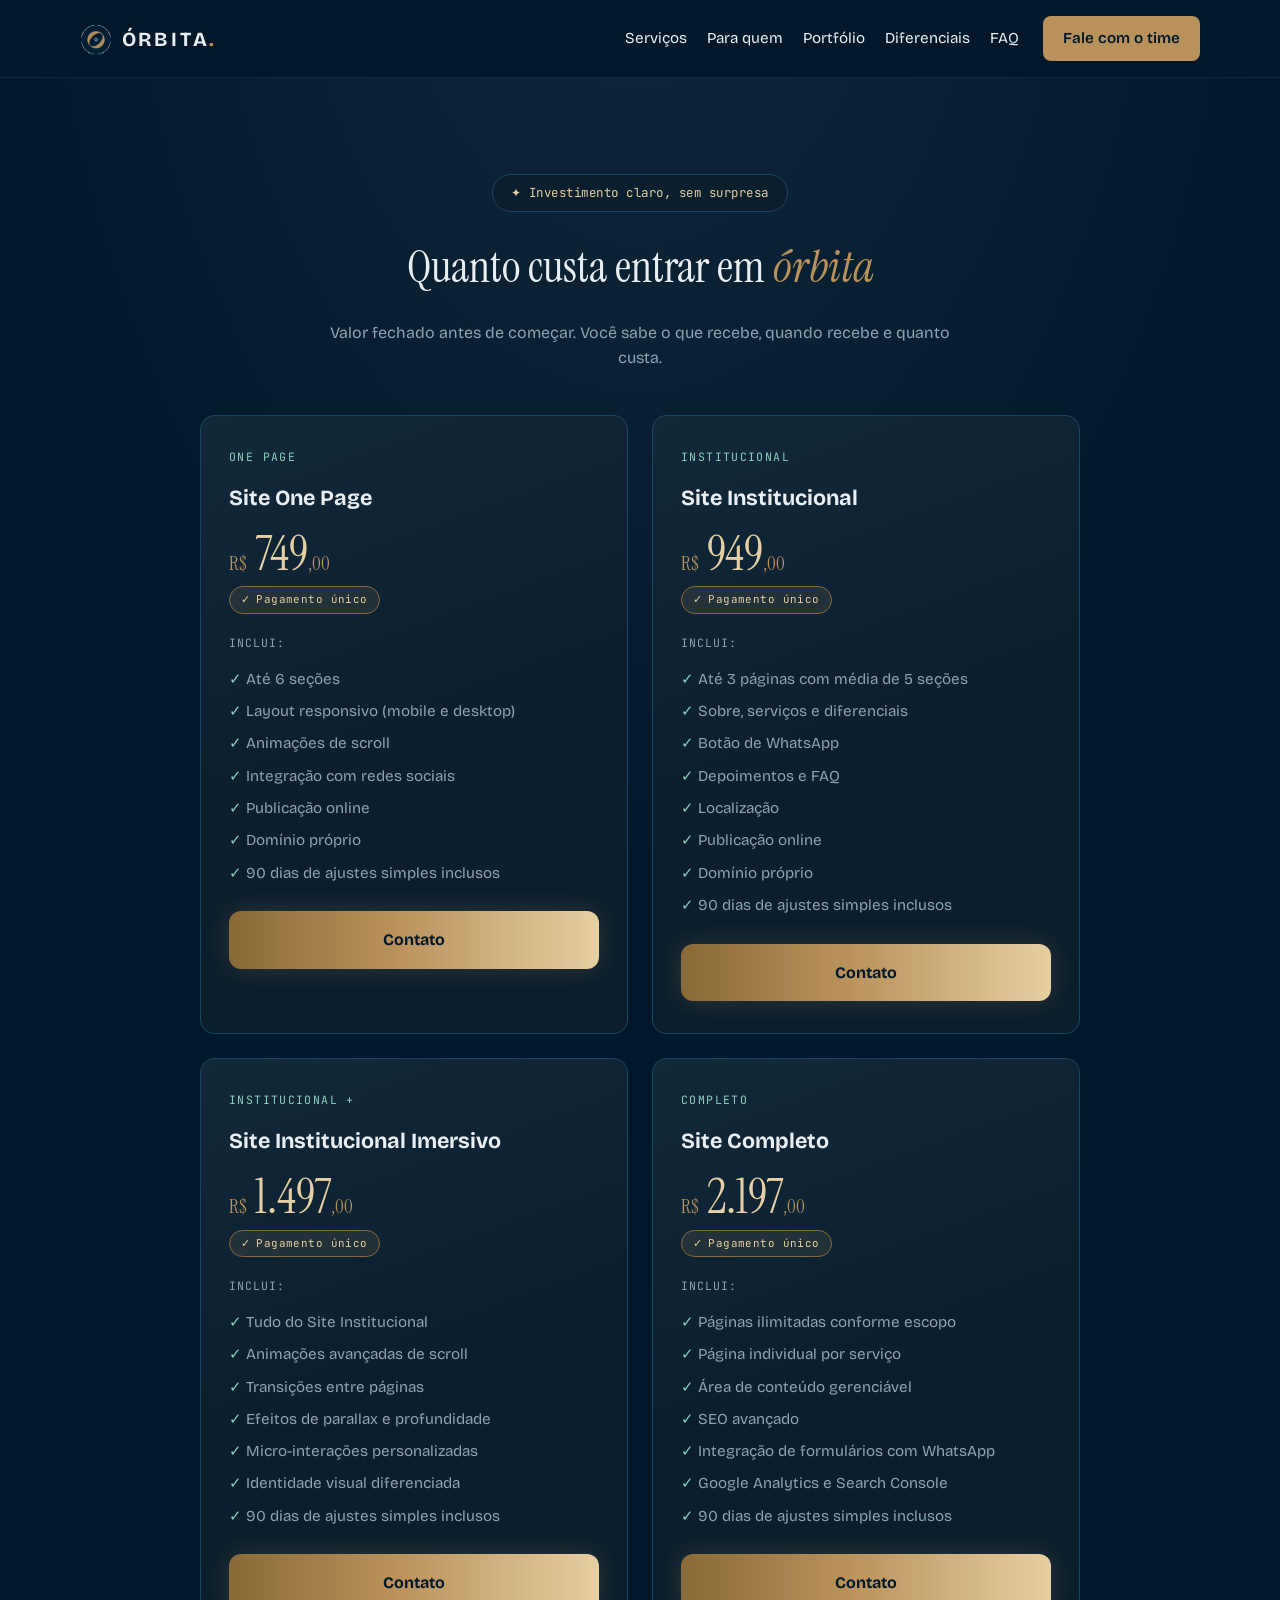
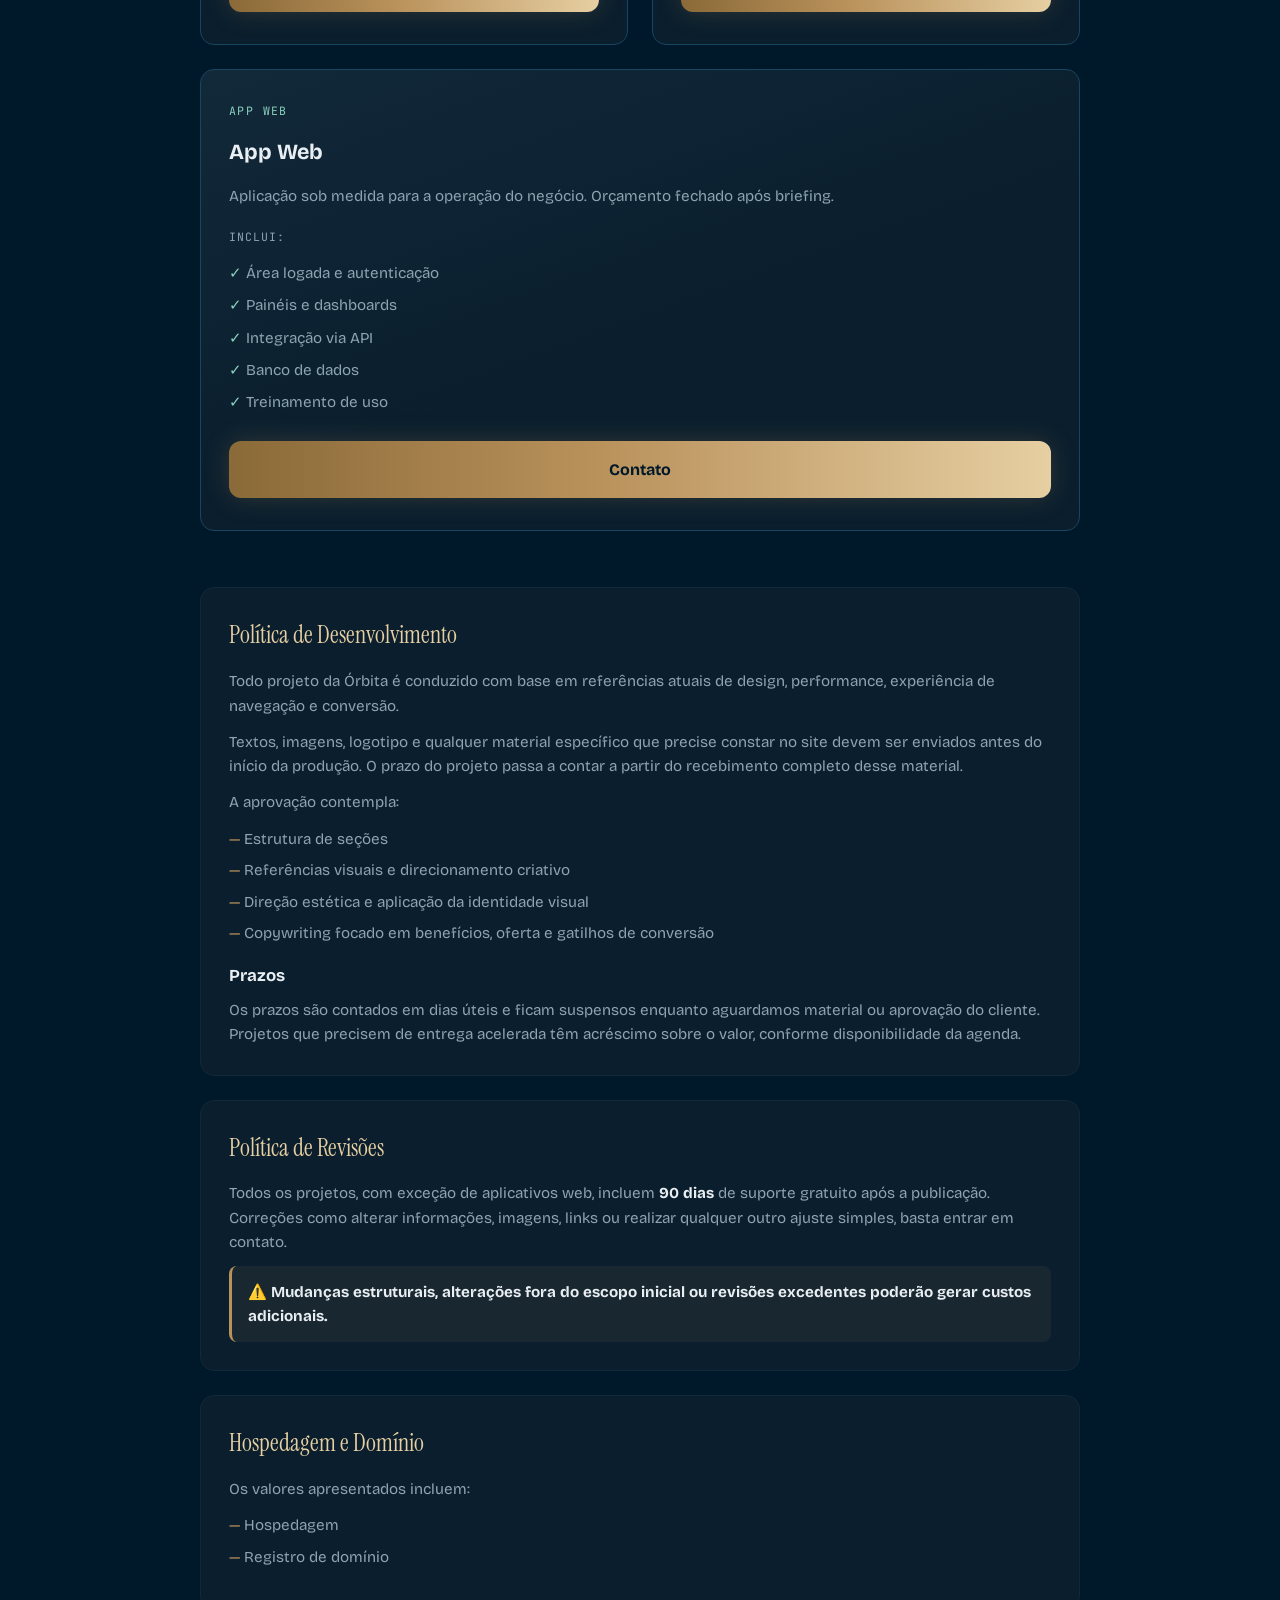
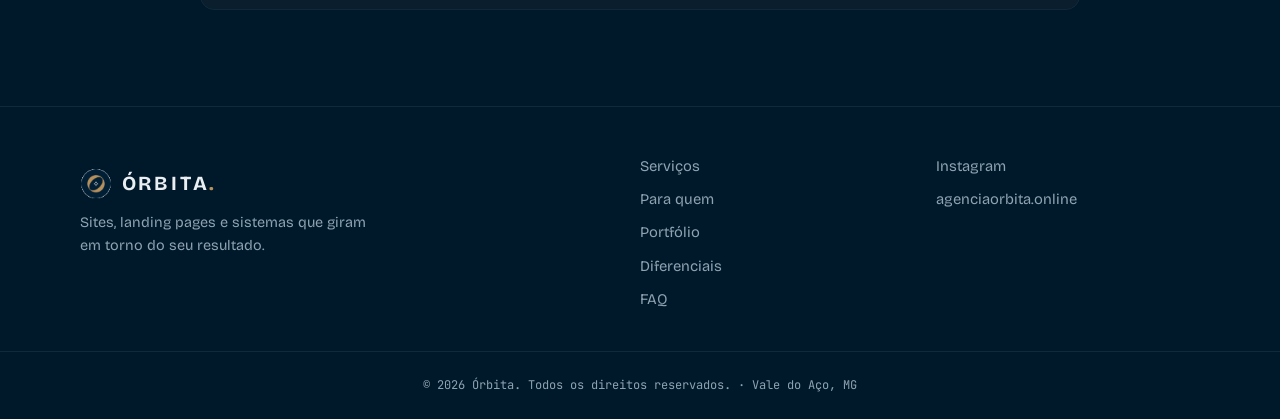
==== precos.html @ 5282b074 "Estrutura inicial do portfólio Órbita Site estático (HTML/CSS/JS) do braço de sites e landing pages " ====
<!DOCTYPE html>
<html lang="pt-BR">
<head>
  <meta charset="UTF-8">
  <meta name="viewport" content="width=device-width, initial-scale=1.0">
  <title>Preços — Órbita | Sites e Landing Pages</title>
  <meta name="description" content="Planos e valores dos sites e landing pages da Órbita: Landing Page Essencial e Site Institucional, com tudo incluído e publicação online.">
  <meta property="og:title" content="Preços — Órbita | Sites e Landing Pages">
  <meta property="og:description" content="Planos e valores dos sites e landing pages da Órbita.">
  <meta property="og:type" content="website">
  <link rel="icon" type="image/png" href="assets/logo-icon.png">
  <link rel="preconnect" href="https://fonts.googleapis.com">
  <link rel="preconnect" href="https://fonts.gstatic.com" crossorigin>
  <link href="https://fonts.googleapis.com/css2?family=Bricolage+Grotesque:wght@400;500;600;700&family=Instrument+Serif&family=JetBrains+Mono:wght@400;500&display=swap" rel="stylesheet">
  <link rel="stylesheet" href="css/styles.css">
</head>
<body>

  <!-- ===== HEADER ===== -->
  <header class="header" id="topo">
    <div class="container header__inner">
      <a href="index.html" class="header__logo" aria-label="Órbita — voltar ao início">
        <img src="assets/logo-icon.png" alt="" class="logo-icon">
        <span class="logo-text">ÓRBITA<span class="logo-dot">.</span></span>
      </a>
      <nav class="nav" id="menu" aria-label="Navegação principal">
        <ul class="nav__list">
          <li><a href="index.html#servicos" class="nav__link">Serviços</a></li>
          <li><a href="index.html#para-quem" class="nav__link">Para quem</a></li>
          <li><a href="index.html#portfolio" class="nav__link">Portfólio</a></li>
          <li><a href="index.html#diferenciais" class="nav__link">Diferenciais</a></li>
          <li><a href="index.html#faq" class="nav__link">FAQ</a></li>
          <li><a href="index.html#contato" class="nav__link nav__link--cta">Fale com o time</a></li>
        </ul>
      </nav>
      <button class="header__toggle" id="menu-toggle" aria-expanded="false" aria-controls="menu" aria-label="Abrir menu">
        <span></span><span></span><span></span>
      </button>
    </div>
  </header>

  <main>
    <section class="section pricing-hero">
      <div class="container">
        <p class="badge reveal" style="display:table;margin-inline:auto">✦ Investimento claro, sem surpresa</p>
        <h1 class="section__title reveal">Quanto custa entrar em <em>órbita</em></h1>
        <p class="section__lead reveal">Valor fechado antes de começar. Você sabe o que recebe,
          quando recebe e quanto custa.</p>

        <div class="pricing">
          <!-- Plano: Site One Page -->
          <article class="price-card reveal" id="site-one-page">
            <p class="price-card__cat">One Page</p>
            <h2 class="price-card__name">Site One Page</h2>
            <p class="price-card__value"><small>R$</small> 749<small>,00</small></p>
            <p class="price-card__once">Pagamento único</p>
            <p class="price-card__label">Inclui:</p>
            <ul class="price-card__list">
              <li>Até 6 seções</li>
              <li>Layout responsivo (mobile e desktop)</li>
              <li>Animações de scroll</li>
              <li>Integração com redes sociais</li>
              <li>Publicação online</li>
              <li>Domínio próprio</li>
              <li>90 dias de ajustes simples inclusos</li>
            </ul>
            <a class="price-card__cta" target="_blank" rel="noopener"
               href="https://wa.me/5531986445272?text=Ol%C3%A1!%20Tenho%20interesse%20no%20Site%20One%20Page.">Contato</a>
          </article>

          <!-- Plano: Site Institucional -->
          <article class="price-card reveal" id="site-institucional">
            <p class="price-card__cat">Institucional</p>
            <h2 class="price-card__name">Site Institucional</h2>
            <p class="price-card__value"><small>R$</small> 949<small>,00</small></p>
            <p class="price-card__once">Pagamento único</p>
            <p class="price-card__label">Inclui:</p>
            <ul class="price-card__list">
              <li>Até 3 páginas com média de 5 seções</li>
              <li>Sobre, serviços e diferenciais</li>
              <li>Botão de WhatsApp</li>
              <li>Depoimentos e FAQ</li>
              <li>Localização</li>
              <li>Publicação online</li>
              <li>Domínio próprio</li>
              <li>90 dias de ajustes simples inclusos</li>
            </ul>
            <a class="price-card__cta" target="_blank" rel="noopener"
               href="https://wa.me/5531986445272?text=Ol%C3%A1!%20Tenho%20interesse%20no%20Site%20Institucional.">Contato</a>
          </article>

          <!-- Plano: Site Institucional Imersivo -->
          <article class="price-card reveal" id="site-imersivo">
            <p class="price-card__cat">Institucional +</p>
            <h2 class="price-card__name">Site Institucional Imersivo</h2>
            <p class="price-card__value"><small>R$</small> 1.497<small>,00</small></p>
            <p class="price-card__once">Pagamento único</p>
            <p class="price-card__label">Inclui:</p>
            <ul class="price-card__list">
              <li>Tudo do Site Institucional</li>
              <li>Animações avançadas de scroll</li>
              <li>Transições entre páginas</li>
              <li>Efeitos de parallax e profundidade</li>
              <li>Micro-interações personalizadas</li>
              <li>Identidade visual diferenciada</li>
              <li>90 dias de ajustes simples inclusos</li>
            </ul>
            <a class="price-card__cta" target="_blank" rel="noopener"
               href="https://wa.me/5531986445272?text=Ol%C3%A1!%20Tenho%20interesse%20no%20Site%20Institucional%20Imersivo.">Contato</a>
          </article>

          <!-- Plano: Site Completo -->
          <article class="price-card reveal" id="site-completo">
            <p class="price-card__cat">Completo</p>
            <h2 class="price-card__name">Site Completo</h2>
            <p class="price-card__value"><small>R$</small> 2.197<small>,00</small></p>
            <p class="price-card__once">Pagamento único</p>
            <p class="price-card__label">Inclui:</p>
            <ul class="price-card__list">
              <li>Páginas ilimitadas conforme escopo</li>
              <li>Página individual por serviço</li>
              <li>Área de conteúdo gerenciável</li>
              <li>SEO avançado</li>
              <li>Integração de formulários com WhatsApp</li>
              <li>Google Analytics e Search Console</li>
              <li>90 dias de ajustes simples inclusos</li>
            </ul>
            <a class="price-card__cta" target="_blank" rel="noopener"
               href="https://wa.me/5531986445272?text=Ol%C3%A1!%20Tenho%20interesse%20no%20Site%20Completo.">Contato</a>
          </article>

          <!-- Plano: App Web (sob orçamento) -->
          <article class="price-card price-card--wide reveal" id="app-web">
            <p class="price-card__cat">App Web</p>
            <h2 class="price-card__name">App Web</h2>
            <p class="price-card__desc">Aplicação sob medida para a operação do negócio.
              Orçamento fechado após briefing.</p>
            <p class="price-card__label">Inclui:</p>
            <ul class="price-card__list">
              <li>Área logada e autenticação</li>
              <li>Painéis e dashboards</li>
              <li>Integração via API</li>
              <li>Banco de dados</li>
              <li>Treinamento de uso</li>
            </ul>
            <a class="price-card__cta" target="_blank" rel="noopener"
               href="https://wa.me/5531986445272?text=Ol%C3%A1!%20Tenho%20interesse%20em%20um%20App%20Web.%20Quero%20agendar%20um%20briefing.">Contato</a>
          </article>
        </div>

        <!-- ===== Políticas ===== -->
        <div class="policies">
          <article class="policy reveal">
            <h2 class="policy__title">Política de Desenvolvimento</h2>
            <p>Todo projeto da Órbita é conduzido com base em referências atuais de design,
              performance, experiência de navegação e conversão.</p>
            <p>Textos, imagens, logotipo e qualquer material específico que precise constar no site
              devem ser enviados antes do início da produção. O prazo do projeto passa a contar a
              partir do recebimento completo desse material.</p>
            <p class="policy__sub">A aprovação contempla:</p>
            <ul>
              <li>Estrutura de seções</li>
              <li>Referências visuais e direcionamento criativo</li>
              <li>Direção estética e aplicação da identidade visual</li>
              <li>Copywriting focado em benefícios, oferta e gatilhos de conversão</li>
            </ul>
            <h3 class="policy__subtitle">Prazos</h3>
            <p>Os prazos são contados em dias úteis e ficam suspensos enquanto aguardamos material
              ou aprovação do cliente. Projetos que precisem de entrega acelerada têm acréscimo
              sobre o valor, conforme disponibilidade da agenda.</p>
          </article>

          <article class="policy reveal">
            <h2 class="policy__title">Política de Revisões</h2>
            <p>Todos os projetos, com exceção de aplicativos web, incluem <strong>90 dias</strong>
              de suporte gratuito após a publicação. Correções como alterar informações, imagens,
              links ou realizar qualquer outro ajuste simples, basta entrar em contato.</p>
            <p class="policy__warn">⚠️ <strong>Mudanças estruturais, alterações fora do escopo
              inicial ou revisões excedentes poderão gerar custos adicionais.</strong></p>
          </article>

          <article class="policy reveal">
            <h2 class="policy__title">Hospedagem e Domínio</h2>
            <p>Os valores apresentados incluem:</p>
            <ul>
              <li>Hospedagem</li>
              <li>Registro de domínio</li>
            </ul>
          </article>
        </div>
      </div>
    </section>
  </main>

  <!-- ===== RODAPÉ ===== -->
  <footer class="footer">
    <div class="container footer__inner">
      <div class="footer__brand">
        <p class="footer__brandline">
          <img src="assets/logo-icon.png" alt="" class="logo-icon">
          <span class="logo-text">ÓRBITA<span class="logo-dot">.</span></span>
        </p>
        <p>Sites, landing pages e sistemas que giram em torno do seu resultado.</p>
      </div>
      <nav class="footer__nav" aria-label="Links do rodapé">
        <a href="index.html#servicos">Serviços</a>
        <a href="index.html#para-quem">Para quem</a>
        <a href="index.html#portfolio">Portfólio</a>
        <a href="index.html#diferenciais">Diferenciais</a>
        <a href="index.html#faq">FAQ</a>
      </nav>
      <div class="footer__social">
        <a href="https://www.instagram.com/agenciaorbita.ia" target="_blank" rel="noopener">Instagram</a>
        <a href="https://agenciaorbita.online/" target="_blank" rel="noopener">agenciaorbita.online</a>
      </div>
    </div>
    <p class="footer__copy">© 2026 Órbita. Todos os direitos reservados. · Vale do Aço, MG</p>
  </footer>

  <script src="js/main.js"></script>
</body>
</html>
---- css/styles.css ----
/* ============================================================
   Órbita — Portfólio de Sites & Landing Pages
   Paleta e tipografia: identidade/design-guide.md (OrbitaOS)
   Mobile-first · CSS puro
   ============================================================ */

:root {
  /* Cores — extraídas do site agenciaorbita.online */
  --navy: #001F35;
  --navy-deep: #00192a;
  --navy-soft: #0a1e2d;
  --card: #12293a;
  --border: #184560;
  --ice: #E8EEF2;
  --muted: #8ea3b2;
  --gold: #B9915B;
  --gold-dark: #8a6a38;
  --gold-light: #e6cfa2;
  --mint: #8bd0bd;

  /* Tipografia */
  --font-display: "Instrument Serif", Georgia, serif;
  --font-body: "Bricolage Grotesque", Arial, sans-serif;
  --font-mono: "JetBrains Mono", Consolas, monospace;

  /* Espaçamento e forma */
  --radius: 14px;
  --section-y: 4.5rem;
  --container: 1120px;
}

* { margin: 0; padding: 0; box-sizing: border-box; }

html { scroll-behavior: smooth; }

body {
  font-family: var(--font-body);
  background: var(--navy-deep);
  color: var(--ice);
  line-height: 1.6;
  -webkit-font-smoothing: antialiased;
  overflow-x: hidden;          /* a esteira do portfólio sangra em 100vw */
}

img { max-width: 100%; display: block; }

.container {
  width: min(100% - 2.5rem, var(--container));
  margin-inline: auto;
}
.container--narrow { max-width: 760px; }

/* ===== Header ===== */
.header {
  position: sticky;
  top: 0;
  z-index: 50;
  background: color-mix(in srgb, var(--navy-deep) 85%, transparent);
  backdrop-filter: blur(12px);
  border-bottom: 1px solid var(--card);
}
.header__inner {
  display: flex;
  align-items: center;
  justify-content: space-between;
  padding-block: 1rem;
}
.logo-text {
  font-family: var(--font-body);
  font-weight: 700;
  font-size: 1.25rem;
  letter-spacing: 0.14em;
  color: var(--ice);
}
.logo-dot { color: var(--gold); }
.header__logo {
  text-decoration: none;
  display: flex;
  align-items: center;
  gap: .6rem;
}
.logo-icon { width: 32px; height: 32px; }
.footer__brandline {
  display: flex;
  align-items: center;
  gap: .6rem;
}

.header__toggle {
  display: flex;
  flex-direction: column;
  gap: 5px;
  background: var(--card);
  border: 1px solid var(--border);
  border-radius: 10px;
  padding: 12px 10px;
  cursor: pointer;
}
.header__toggle span {
  width: 20px; height: 2px;
  background: var(--ice);
  border-radius: 2px;
  transition: transform .25s, opacity .25s;
}
.header__toggle[aria-expanded="true"] span:nth-child(1) { transform: translateY(7px) rotate(45deg); }
.header__toggle[aria-expanded="true"] span:nth-child(2) { opacity: 0; }
.header__toggle[aria-expanded="true"] span:nth-child(3) { transform: translateY(-7px) rotate(-45deg); }

.nav {
  position: absolute;
  top: 100%; left: 0; right: 0;
  background: var(--navy-deep);
  border-bottom: 1px solid var(--card);
  display: none;
}
.nav.is-open { display: block; }
.nav__list {
  list-style: none;
  display: flex;
  flex-direction: column;
  padding: 1rem 1.25rem 1.5rem;
  gap: .25rem;
}
.nav__link {
  display: block;
  padding: .65rem .5rem;
  color: var(--ice);
  text-decoration: none;
  border-radius: 8px;
  transition: color .2s, background .2s;
}
.nav__link:hover { color: var(--gold-light); background: var(--navy-soft); }
.nav__link--cta {
  margin-top: .5rem;
  background: var(--gold);
  color: var(--navy-deep);
  font-weight: 600;
  text-align: center;
}
.nav__link--cta:hover { background: var(--gold-light); color: var(--navy-deep); }

/* ===== Botões ===== */
.btn {
  display: inline-block;
  font-family: var(--font-body);
  font-weight: 600;
  text-decoration: none;
  border-radius: 999px;
  padding: .85rem 1.75rem;
  transition: transform .2s, background .2s, border-color .2s;
}
.btn--primary {
  background: linear-gradient(135deg, var(--gold) 0%, var(--gold-light) 100%);
  color: var(--navy-deep);
  box-shadow: 0 0 32px color-mix(in srgb, var(--gold) 35%, transparent);
}
.btn--primary:hover { transform: translateY(-2px); }
.btn--ghost {
  border: 1px solid var(--border);
  color: var(--ice);
  background: transparent;
}
.btn--ghost:hover { border-color: var(--gold); color: var(--gold-light); }
.btn--small { padding: .6rem 1.4rem; font-size: .9rem; border: 1px solid var(--border); color: var(--ice); }
.btn--small:hover { border-color: var(--gold); color: var(--gold-light); }

/* ===== Hero ===== */
.hero {
  position: relative;
  overflow: hidden;
  padding-block: 4rem 3.5rem;
  text-align: center;
  background: radial-gradient(ellipse 80% 55% at 50% -10%, var(--card) 0%, var(--navy-deep) 65%);
}
.hero__glow {
  position: absolute;
  inset: auto 0 -40%;
  height: 60%;
  background: radial-gradient(ellipse at center, color-mix(in srgb, var(--gold) 12%, transparent), transparent 70%);
  pointer-events: none;
}

/* Linhas orbitais em movimento — "ecossistema" ao fundo do hero */
.hero__orbits {
  position: absolute;
  inset: 0;
  overflow: hidden;
  pointer-events: none;
}
.orbit {
  position: absolute;
  left: 50%;
  top: 42%;
  border: 1px dashed color-mix(in srgb, var(--gold) 22%, transparent);
  border-radius: 50%;
  translate: -50% -50%;
}
.orbit::before {               /* "planeta" girando na linha da órbita */
  content: "";
  position: absolute;
  top: -4px;
  left: 50%;
  width: 7px; height: 7px;
  border-radius: 50%;
  background: var(--gold);
  box-shadow: 0 0 12px var(--gold);
}
.orbit--1 { width: 340px;  height: 340px;  animation: orbit-spin 26s linear infinite; }
.orbit--2 { width: 600px;  height: 600px;  animation: orbit-spin 42s linear infinite reverse; border-color: color-mix(in srgb, var(--mint) 18%, transparent); }
.orbit--2::before { background: var(--mint); box-shadow: 0 0 12px var(--mint); }
.orbit--3 { width: 900px;  height: 900px;  animation: orbit-spin 64s linear infinite; }
.orbit--4 { width: 1300px; height: 1300px; animation: orbit-spin 90s linear infinite reverse; border-color: color-mix(in srgb, var(--gold) 12%, transparent); }
.orbit--4::before { width: 5px; height: 5px; }

@keyframes orbit-spin {
  from { transform: rotate(0deg); }
  to   { transform: rotate(360deg); }
}

.hero__inner { position: relative; z-index: 1; }
.badge {
  display: inline-block;
  font-family: var(--font-mono);
  font-size: .78rem;
  letter-spacing: .04em;
  color: var(--gold-light);
  background: var(--navy-soft);
  border: 1px solid var(--border);
  border-radius: 999px;
  padding: .5rem 1.1rem;
  margin-bottom: 1.5rem;
}
.hero__title {
  font-family: var(--font-display);
  font-weight: 400;
  font-size: clamp(2.3rem, 8vw, 4.2rem);
  line-height: 1.1;
  margin-bottom: 1.25rem;
}
.hero__title em, .section__title em, .cta-final__title em {
  font-style: italic;
  color: var(--gold);
}
.hero__subtitle {
  color: var(--muted);
  font-size: clamp(1rem, 2.5vw, 1.2rem);
  max-width: 560px;
  margin-inline: auto;
  margin-bottom: 2rem;
}
.hero__actions {
  display: flex;
  flex-direction: column;
  align-items: center;
  gap: .85rem;
  margin-bottom: 2.5rem;
}
.hero__trust {
  list-style: none;
  display: grid;
  gap: 1.25rem;
  border-top: 1px solid var(--card);
  padding-top: 2rem;
  max-width: 720px;
  margin-inline: auto;
}
.trust-num {
  display: block;
  font-family: var(--font-display);
  font-size: 1.35rem;
  color: var(--gold-light);
}
.trust-label {
  font-family: var(--font-mono);
  font-size: .75rem;
  color: var(--muted);
  letter-spacing: .03em;
}

/* ===== Seções ===== */
.section { padding-block: var(--section-y); }
.section--alt { background: var(--navy); }
.section__title {
  font-family: var(--font-display);
  font-weight: 400;
  font-size: clamp(1.8rem, 5.5vw, 2.8rem);
  text-align: center;
  margin-bottom: 1rem;
}
.section__lead {
  color: var(--muted);
  text-align: center;
  max-width: 640px;
  margin: 0 auto 2.75rem;
}

/* ===== Cards de serviço ===== */
.cards { display: grid; gap: 1.5rem; }
.card {
  background: linear-gradient(160deg, var(--card) 0%, var(--navy-soft) 55%);
  border: 1px solid var(--border);
  border-radius: var(--radius);
  padding: 1.75rem;
  display: flex;
  flex-direction: column;
  gap: 1rem;
  transition: border-color .25s, transform .25s;
}
.card:hover { border-color: var(--gold-dark); transform: translateY(-4px); }
.card__head { display: flex; align-items: center; justify-content: space-between; }
.card__head h3 { font-size: 1.35rem; font-weight: 700; }
.card__arrow {
  display: grid; place-items: center;
  width: 42px; height: 42px;
  border: 1px solid var(--border);
  border-radius: 50%;
  color: var(--ice);
  transition: background .2s, color .2s;
}
.card:hover .card__arrow { background: var(--gold); color: var(--navy-deep); border-color: var(--gold); }
/* Leque de capturas no card de serviço (abre no hover — estilo Gobime) */
.card__media.deck { overflow: visible; }
.deck__stage {
  position: relative;
  width: 48%;
  aspect-ratio: 4 / 5;
}
.deck__item {
  position: absolute;
  inset: 0;
  border-radius: 12px;
  overflow: hidden;
  border: 2px solid rgba(0, 0, 0, .7);
  background: var(--navy-soft);
  box-shadow: 0 16px 36px rgba(0, 0, 0, .45);
  transform: translateX(var(--x, 0)) rotate(var(--ri, 0deg));
  transition: transform .3s ease-in-out;
}
.deck__item img {
  width: 100%;
  height: 100%;
  object-fit: cover;
  object-position: top;
  display: block;
  pointer-events: none;
}
.deck__item::after {           /* leve gradiente sobre a captura */
  content: "";
  position: absolute;
  inset: 0;
  background: linear-gradient(to top, rgba(0, 0, 0, .45), transparent 55%, rgba(255, 255, 255, .08));
}
.card:hover .deck__item {
  transform: translateX(var(--tx, 0)) rotate(var(--r, 0deg));
}
.card__tags {
  display: flex;
  flex-wrap: nowrap;           /* tags sempre na mesma linha */
  gap: .5rem;
}
.tag {
  font-family: var(--font-mono);
  font-size: .66rem;
  color: var(--mint);
  letter-spacing: 0;
  white-space: nowrap;
}
.tag--dot::before { content: "● "; font-size: .6rem; }
.card > p:not(.card__tags) { color: var(--muted); font-size: .95rem; }
.card .btn { align-self: flex-start; }

/* ===== Para quem ===== */
.orbit-grid {
  list-style: none;
  display: flex;
  flex-wrap: wrap;
  justify-content: center;
  gap: .75rem;
  margin-bottom: 2.5rem;
}
.orbit-chip {
  font-size: .9rem;
  color: var(--ice);
  background: var(--navy-soft);
  border: 1px solid var(--border);
  border-radius: 999px;
  padding: .65rem 1.25rem;
}
.orbit-chip--core {
  background: var(--gold);
  color: var(--navy-deep);
  font-weight: 700;
  box-shadow: 0 0 28px color-mix(in srgb, var(--gold) 40%, transparent);
}
.banner-cta {
  display: block;
  text-align: center;
  text-decoration: none;
  color: var(--navy-deep);
  background: linear-gradient(90deg, var(--gold-dark), var(--gold) 40%, var(--gold-light));
  border-radius: var(--radius);
  padding: 1.15rem 1.5rem;
  font-size: 1.02rem;
  transition: transform .2s, box-shadow .2s;
  box-shadow: 0 0 32px color-mix(in srgb, var(--gold) 25%, transparent);
}
.banner-cta:hover { transform: translateY(-2px); box-shadow: 0 0 46px color-mix(in srgb, var(--gold) 40%, transparent); }

/* ===== Portfólio — esteira infinita de capturas (marquee) ===== */
.slider-hint {
  display: block;
  font-family: var(--font-mono);
  font-size: .75rem;
  color: var(--gold-light);
  margin-top: .5rem;
}

/* Sangria total: a esteira ocupa a largura da tela, fora do container */
.marquee-bleed {
  position: relative;
  left: 50%;
  width: 100vw;
  max-width: 100vw;
  margin-left: -50vw;
  margin-right: -50vw;
}
.pf-carousel {
  --pf-gap: 24px;
  position: relative;
  overflow: hidden;
  padding-block: 1.5rem 2rem;
  user-select: none;
  -webkit-user-select: none;
}

/* Fades nas bordas */
.pf-fade {
  position: absolute;
  top: 0; bottom: 0;
  width: clamp(80px, 12vw, 150px);
  z-index: 10;
  pointer-events: none;
}
.pf-fade--left {
  left: 0;
  background: linear-gradient(90deg, var(--navy-deep) 0%, color-mix(in srgb, var(--navy-deep) 85%, transparent) 40%, transparent 100%);
}
.pf-fade--right {
  right: 0;
  background: linear-gradient(270deg, var(--navy-deep) 0%, color-mix(in srgb, var(--navy-deep) 85%, transparent) 40%, transparent 100%);
}

/* Esteira contínua: dois grupos idênticos, trilha anda -50% em loop */
.pf-viewport { overflow: hidden; }
.pf-track {
  display: flex;
  width: max-content;
  will-change: transform;
  animation: pf-marquee 54s linear infinite;
}
.pf-group {
  display: flex;
  flex-shrink: 0;
  gap: var(--pf-gap);
  padding-right: var(--pf-gap);
}
@keyframes pf-marquee {
  from { transform: translateX(0); }
  to   { transform: translateX(-50%); }
}

/* Card vertical */
.pf-card {
  position: relative;
  flex-shrink: 0;
  width: min(78vw, 356px);
  height: min(105vw, 480px);
  border: 1px solid rgba(232, 238, 242, .1);
  border-radius: 1.5rem;
  overflow: hidden;
  background: linear-gradient(var(--navy-soft) 0%, var(--navy-deep) 100%);
  box-shadow: 0 8px 32px rgba(0, 0, 0, .45);
  cursor: pointer;
  outline: none;
}
.pf-card:focus-visible { border-color: var(--gold); }
.pf-card__viewport {
  position: absolute;
  inset: 0 0 5.25rem;          /* faixa inferior livre para a legenda */
  overflow: hidden;
  contain: layout paint;
}
.pf-card__viewport img {
  width: 100%;
  height: auto;
  max-width: none;
  display: block;
  backface-visibility: hidden;
  will-change: transform;
  pointer-events: none;        /* bloqueia arrastar/salvar direto */
}
/* Hover/focus: a captura percorre a página em vai-e-vem contínuo */
.pf-card:hover .pf-card__viewport img,
.pf-card:focus-within .pf-card__viewport img,
.pf-card.is-touring .pf-card__viewport img {
  animation: pf-card-scroll var(--pf-dur, 10s) linear infinite alternate;
}
@keyframes pf-card-scroll {
  from { transform: translateY(0); }
  to   { transform: translate3d(0, calc(-1 * var(--pf-dist, 0px)), 0); }
}

/* Hint no canto superior */
.pf-card__hint {
  position: absolute;
  top: .75rem; right: .75rem;
  z-index: 2;
  max-width: 10rem;
  padding: .35rem .65rem;
  font-family: var(--font-mono);
  font-size: .62rem;
  line-height: 1.3;
  letter-spacing: .02em;
  color: var(--ice);
  background: rgba(0, 10, 18, .6);
  border: 1px solid rgba(232, 238, 242, .12);
  border-radius: 999px;
  opacity: 0;
  pointer-events: none;
  transition: opacity .25s;
}
.pf-card:hover .pf-card__hint,
.pf-card:focus-within .pf-card__hint { opacity: 1; }

/* Overlay e legenda sobrepostos */
.pf-card__overlay {
  position: absolute;
  inset: 0;
  background: linear-gradient(transparent 55%, rgba(0, 10, 18, .92) 100%);
  pointer-events: none;
}
.pf-card__caption {
  position: absolute;
  bottom: 0; left: 0; right: 0;
  z-index: 2;
  display: flex;
  flex-direction: column;
  gap: .4rem;
  padding: 1.5rem;
}
.pf-card__cat {
  font-family: var(--font-mono);
  font-size: .72rem;
  font-weight: 500;
  letter-spacing: .1em;
  text-transform: uppercase;
  color: var(--mint);
}
.pf-card__name {
  font-family: var(--font-display);
  font-size: 1.5rem;
  line-height: 1.3;
  letter-spacing: -.02em;
  color: #fff;
}

/* ===== Diferenciais ===== */
.diffs { list-style: none; display: grid; gap: 1.5rem; }
.diff {
  border: 1px solid var(--card);
  border-radius: var(--radius);
  padding: 1.75rem;
  background: linear-gradient(180deg, var(--navy-soft), transparent);
}
.diff__num {
  font-family: var(--font-mono);
  font-size: .78rem;
  color: var(--gold);
  letter-spacing: .1em;
  margin-bottom: .5rem;
}
.diff__title { font-size: 1.45rem; margin-bottom: .15rem; }
.diff__tag { color: var(--mint); font-size: .88rem; margin-bottom: .6rem; }
.diff > p:last-child { color: var(--muted); font-size: .95rem; }

/* ===== Depoimentos — esteira contínua ===== */
.qt-carousel {
  position: relative;
  overflow: hidden;
  padding-block: .5rem 1rem;
  user-select: none;
  -webkit-user-select: none;
}
.qt-track {
  display: flex;
  width: max-content;
  will-change: transform;
  animation: pf-marquee 40s linear infinite;
}
.qt-carousel:hover .qt-track { animation-play-state: paused; }  /* pausa para leitura */
.qt-group {
  display: flex;
  flex-shrink: 0;
  gap: 1.25rem;
  padding-right: 1.25rem;
}
.quote {
  width: min(80vw, 340px);
  flex-shrink: 0;
  background: var(--navy-soft);
  border: 1px solid var(--card);
  border-left: 3px solid var(--gold);
  border-radius: var(--radius);
  padding: 1.5rem;
}
.quote p { font-family: var(--font-display); font-size: 1.15rem; margin-bottom: .75rem; }
.quote footer { color: var(--muted); font-size: .88rem; }

/* ===== FAQ ===== */
.faq { display: grid; gap: .75rem; }
.faq__item {
  background: var(--navy-soft);
  border: 1px solid var(--card);
  border-radius: 12px;
  padding: 0;
  overflow: hidden;
}
.faq__item summary {
  cursor: pointer;
  font-weight: 600;
  padding: 1.1rem 1.25rem;
  list-style: none;
  position: relative;
  padding-right: 3rem;
}
.faq__item summary::-webkit-details-marker { display: none; }
.faq__item summary::after {
  content: "+";
  position: absolute;
  right: 1.25rem; top: 50%;
  transform: translateY(-50%);
  color: var(--gold);
  font-size: 1.3rem;
  transition: transform .2s;
}
.faq__item[open] summary::after { content: "−"; }
.faq__item p { padding: 0 1.25rem 1.25rem; color: var(--muted); font-size: .95rem; }

/* ===== CTA final ===== */
/* Tom de azul levemente diferente do FAQ para marcar a quebra de seção */
.cta-final {
  background: #00263f;
  border-bottom: 1px solid rgba(232, 238, 242, .06);
  text-align: center;
}

/* Brilho dourado agora pertence ao FAQ (última seção antes do rodapé) */
#faq {
  background:
    radial-gradient(ellipse 70% 90% at 50% 110%, color-mix(in srgb, var(--gold) 14%, transparent), transparent 70%),
    var(--navy);
}
.cta-final__title {
  font-family: var(--font-display);
  font-weight: 400;
  font-size: clamp(2.1rem, 7vw, 3.4rem);
  margin-bottom: 1rem;
}
.cta-final__text { color: var(--muted); max-width: 520px; margin: 0 auto 2rem; }

/* ===== Página de preços ===== */
.pricing-hero {
  background: radial-gradient(ellipse 80% 55% at 50% -10%, var(--card) 0%, var(--navy-deep) 65%);
}
.pricing-hero .badge { margin-bottom: 1.25rem; }
.pricing {
  display: grid;
  gap: 1.5rem;
  max-width: 880px;
  margin-inline: auto;
}
.price-card {
  scroll-margin-top: 6rem;
  background: linear-gradient(160deg, var(--card) 0%, var(--navy-soft) 55%);
  border: 1px solid var(--border);
  border-radius: var(--radius);
  padding: 2rem 1.75rem;
  display: flex;
  flex-direction: column;
  gap: .9rem;
  transition: border-color .25s, transform .25s;
}
.price-card:hover { border-color: var(--gold-dark); transform: translateY(-4px); }
.price-card__cat {
  font-family: var(--font-mono);
  font-size: .72rem;
  letter-spacing: .12em;
  text-transform: uppercase;
  color: var(--mint);
}
.price-card__name { font-size: 1.35rem; font-weight: 700; }
.price-card__value {
  font-family: var(--font-display);
  font-size: 3rem;
  line-height: 1;
  color: var(--gold-light);
}
.price-card__value small { font-size: 1.2rem; color: var(--gold); }
.price-card__once {
  display: inline-flex;
  align-items: center;
  gap: .35rem;
  align-self: flex-start;
  font-family: var(--font-mono);
  font-size: .68rem;
  letter-spacing: .04em;
  color: var(--gold-light);
  background: rgba(185, 145, 91, .12);
  border: 1px solid var(--gold-dark);
  border-radius: 999px;
  padding: .25rem .7rem;
  margin-top: -.35rem;
}
.price-card__once::before { content: "✓"; }
.price-card__label {
  font-family: var(--font-mono);
  font-size: .72rem;
  letter-spacing: .08em;
  text-transform: uppercase;
  color: var(--muted);
  margin-top: .35rem;
}
.price-card__list {
  list-style: none;
  display: grid;
  gap: .5rem;
  color: var(--muted);
  font-size: .95rem;
}
.price-card__list li::before { content: "✓  "; color: var(--mint); }
.price-card__cta {
  display: block;
  margin-top: .75rem;
  text-align: center;
  text-decoration: none;
  font-weight: 700;
  color: var(--navy-deep);
  background: linear-gradient(90deg, var(--gold-dark), var(--gold) 45%, var(--gold-light));
  border-radius: 12px;
  padding: 1rem;
  transition: transform .2s, box-shadow .2s;
  box-shadow: 0 0 26px color-mix(in srgb, var(--gold) 22%, transparent);
}
.price-card__cta:hover { transform: translateY(-2px); box-shadow: 0 0 40px color-mix(in srgb, var(--gold) 38%, transparent); }
.price-card__desc {
  color: var(--muted);
  font-size: .95rem;
}

/* Blocos de políticas */
.policies {
  display: grid;
  gap: 1.5rem;
  max-width: 880px;
  margin: 3.5rem auto 0;
}
.policy {
  background: var(--navy-soft);
  border: 1px solid var(--card);
  border-radius: var(--radius);
  padding: 1.75rem;
}
.policy__title {
  font-family: var(--font-display);
  font-weight: 400;
  font-size: 1.5rem;
  color: var(--gold-light);
  margin-bottom: .9rem;
}
.policy__subtitle {
  font-size: 1.05rem;
  margin: 1.1rem 0 .5rem;
}
.policy p {
  color: var(--muted);
  font-size: .95rem;
  margin-bottom: .75rem;
}
.policy p:last-child { margin-bottom: 0; }
.policy__sub { margin-bottom: .4rem; }
.policy ul {
  list-style: none;
  display: grid;
  gap: .45rem;
  color: var(--muted);
  font-size: .95rem;
  margin-bottom: .75rem;
}
.policy ul li::before { content: "—  "; color: var(--gold); }
.policy strong { color: var(--ice); }
.policy__warn {
  border-left: 3px solid var(--gold);
  background: rgba(185, 145, 91, .08);
  border-radius: 8px;
  padding: .85rem 1rem;
}

/* ===== Rodapé ===== */
.footer {
  border-top: 1px solid var(--card);
  padding-top: 3rem;
  background: var(--navy-deep);
}
.footer__inner {
  display: grid;
  gap: 2rem;
  padding-bottom: 2.5rem;
}
.footer__brand p { color: var(--muted); font-size: .9rem; margin-top: .75rem; max-width: 300px; }
.footer__nav, .footer__social { display: flex; flex-direction: column; gap: .6rem; }
.footer__nav a, .footer__social a {
  color: var(--muted);
  text-decoration: none;
  font-size: .92rem;
  transition: color .2s;
}
.footer__nav a:hover, .footer__social a:hover { color: var(--gold-light); }
.footer__copy {
  text-align: center;
  font-family: var(--font-mono);
  font-size: .75rem;
  color: var(--muted);
  border-top: 1px solid var(--card);
  padding-block: 1.5rem;
}

/* ===== Animação de entrada ===== */
.reveal {
  opacity: 0;
  transform: translateY(24px);
  transition: opacity .7s ease, transform .7s ease;
}
.reveal.is-visible { opacity: 1; transform: none; }
@media (prefers-reduced-motion: reduce) {
  html { scroll-behavior: auto; }
  .reveal { opacity: 1; transform: none; transition: none; }
  .orbit { animation: none; }
  .pf-track { animation: none; }
  .qt-track { animation: none; }
  .deck__item { transition: none; }
  .pf-card:hover .pf-card__viewport img,
  .pf-card:focus-within .pf-card__viewport img,
  .pf-card.is-touring .pf-card__viewport img { animation: none; }
}

/* ============================================================
   Tablet — min-width: 768px
   ============================================================ */
@media (min-width: 768px) {
  :root { --section-y: 6rem; }

  .header__toggle { display: none; }
  .nav {
    position: static;
    display: block;
    background: transparent;
    border: none;
  }
  .nav__list {
    flex-direction: row;
    align-items: center;
    gap: .25rem;
    padding: 0;
  }
  .nav__link { font-size: .95rem; }
  .nav__link--cta { margin: 0 0 0 .75rem; padding-inline: 1.25rem; }

  .hero__actions { flex-direction: row; justify-content: center; }
  .hero__trust { grid-template-columns: repeat(3, 1fr); }

  .cards { grid-template-columns: repeat(2, 1fr); }
  .diffs { grid-template-columns: repeat(2, 1fr); }
  .pricing { grid-template-columns: repeat(2, 1fr); }
  .price-card--wide { grid-column: 1 / -1; }

  .footer__inner {
    grid-template-columns: 2fr 1fr 1fr;
    align-items: start;
  }
}

/* ============================================================
   Desktop — min-width: 1200px
   ============================================================ */
@media (min-width: 1200px) {
  .hero { padding-block: 6.5rem 5rem; }
  .cards { grid-template-columns: repeat(3, 1fr); }
  .diffs { grid-template-columns: repeat(4, 1fr); }
}
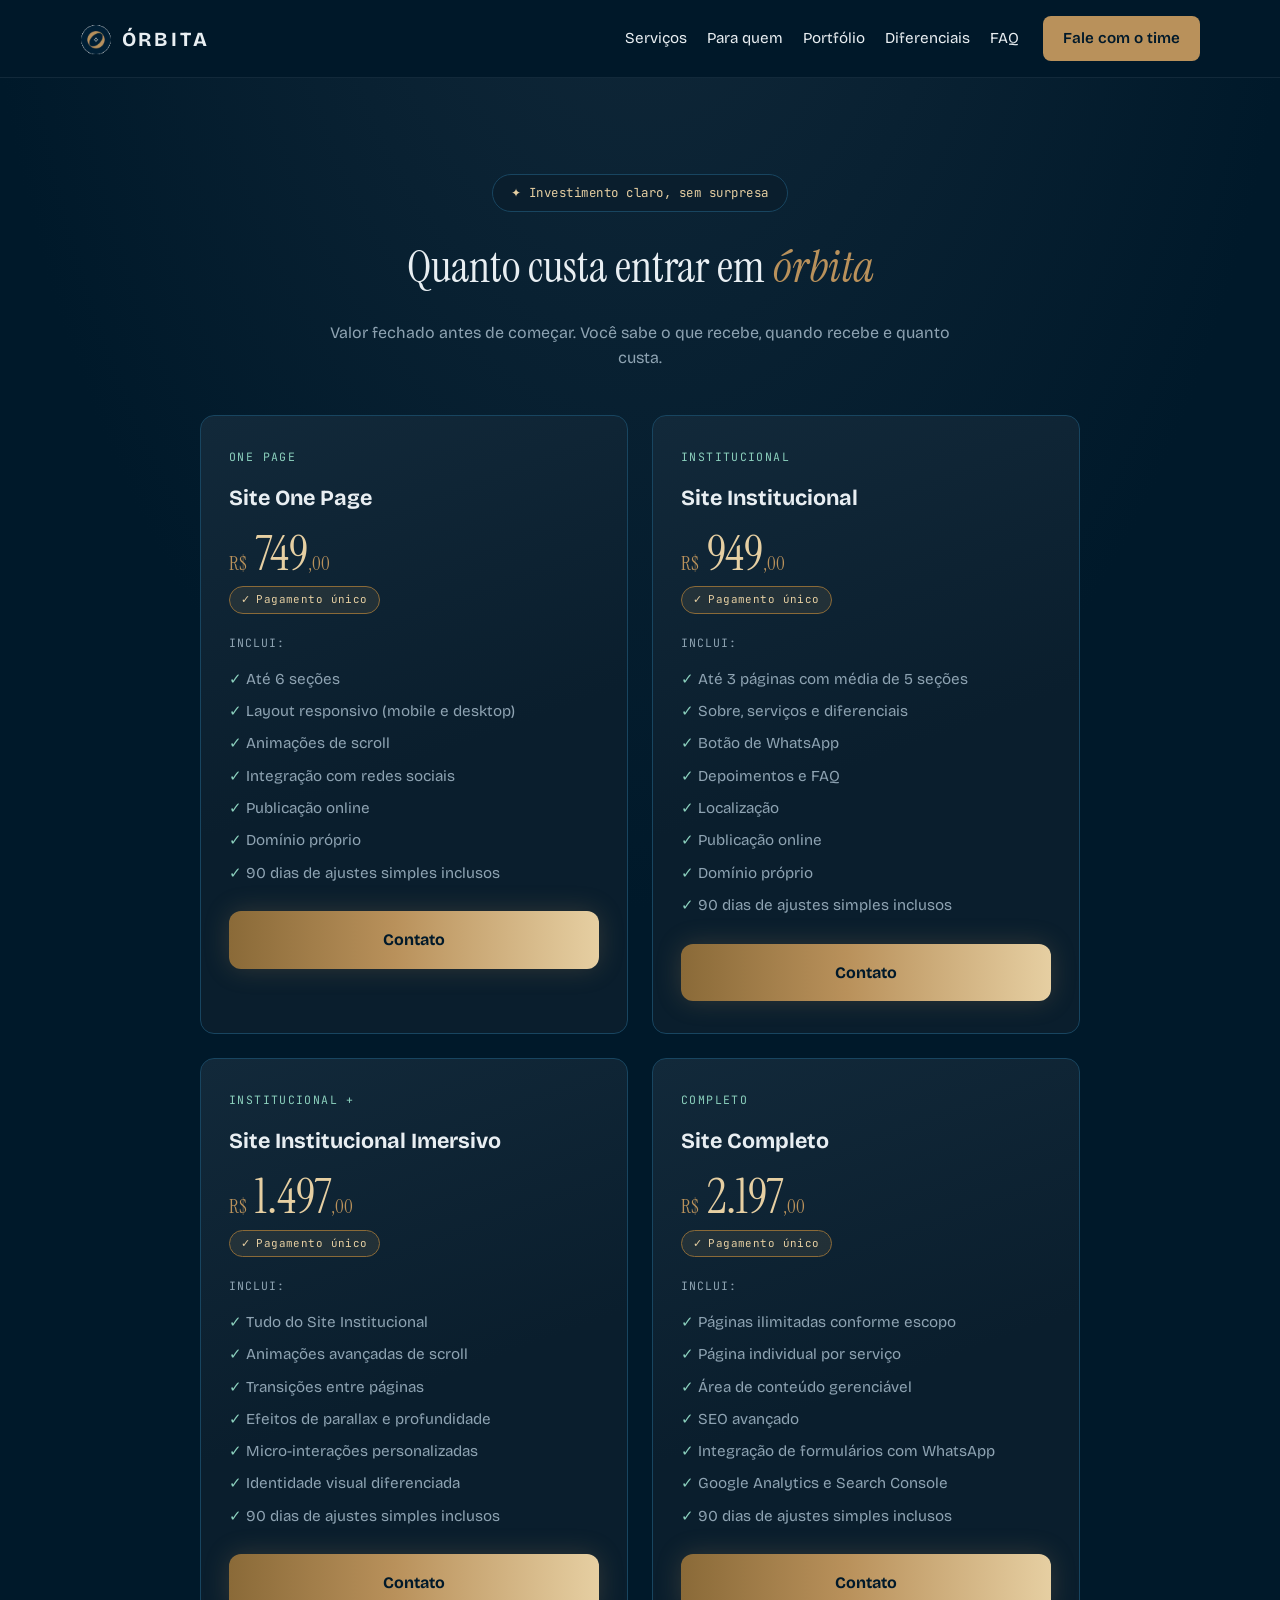
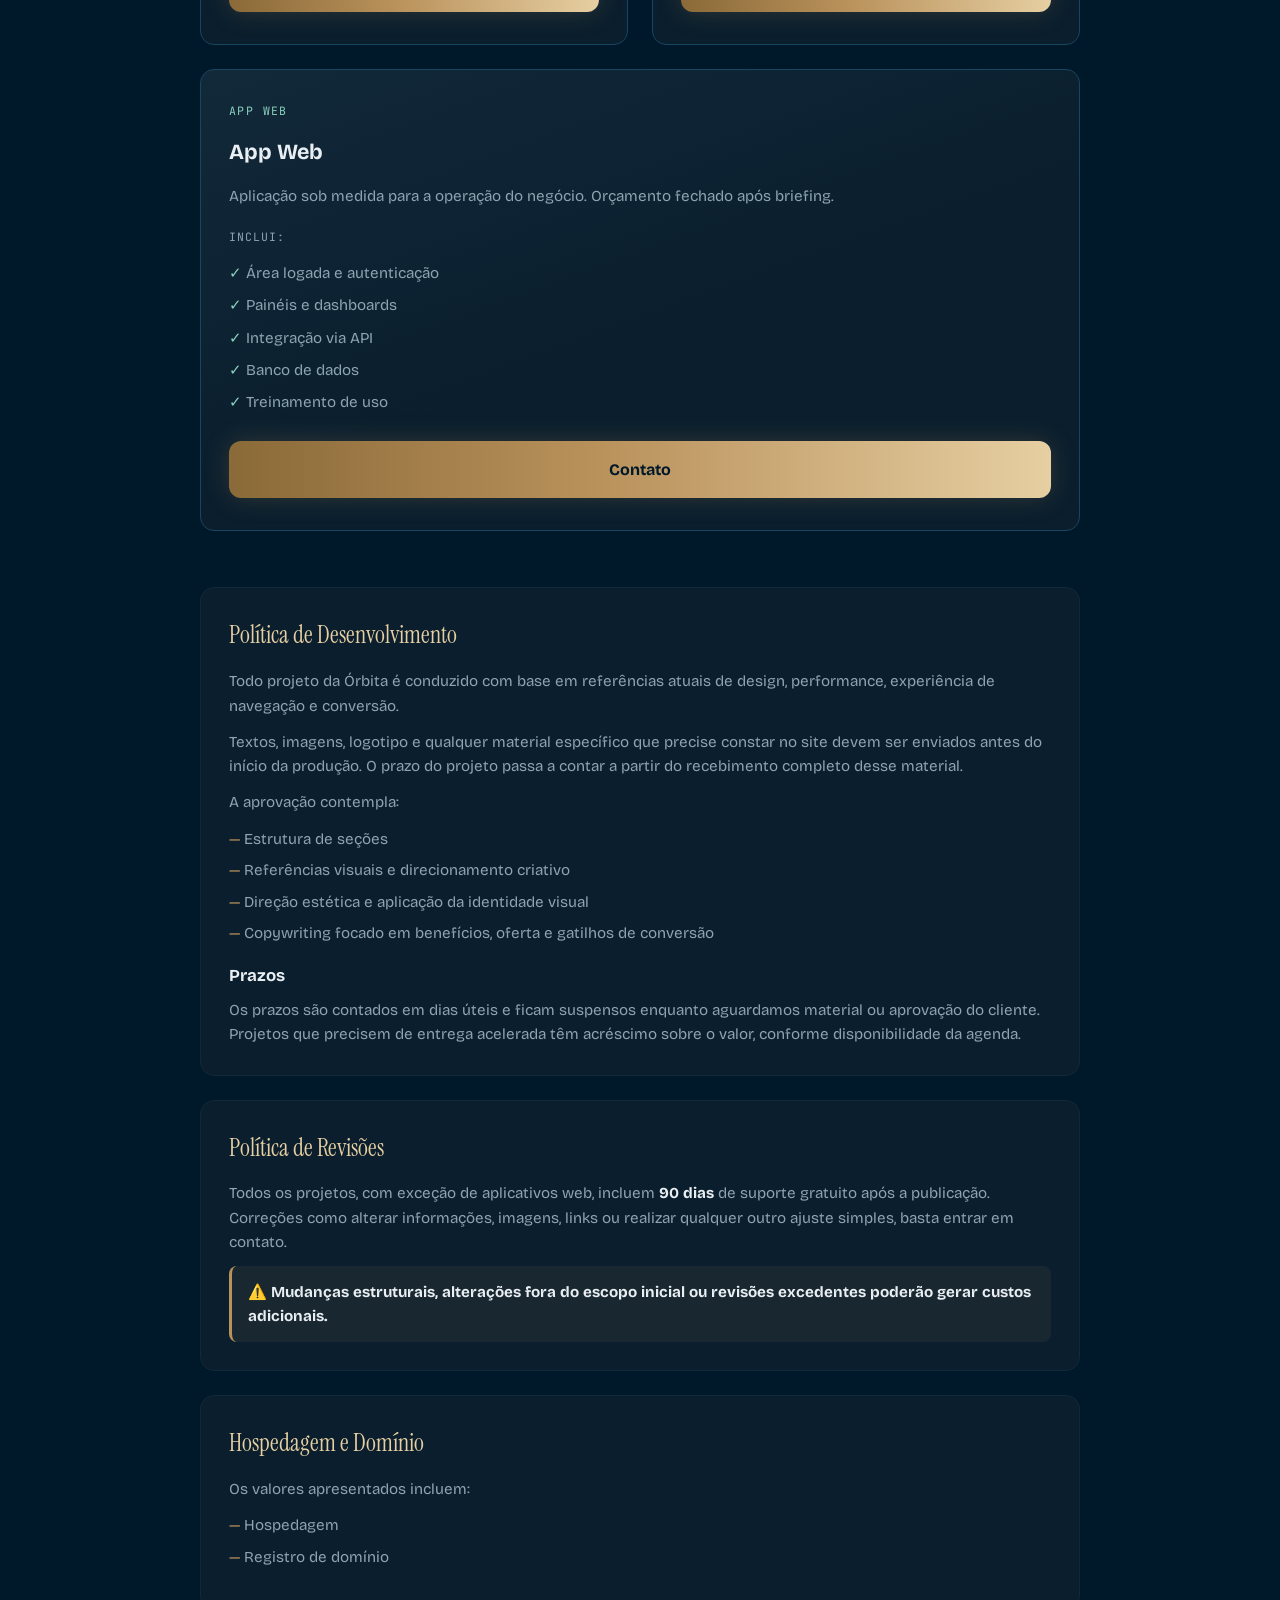
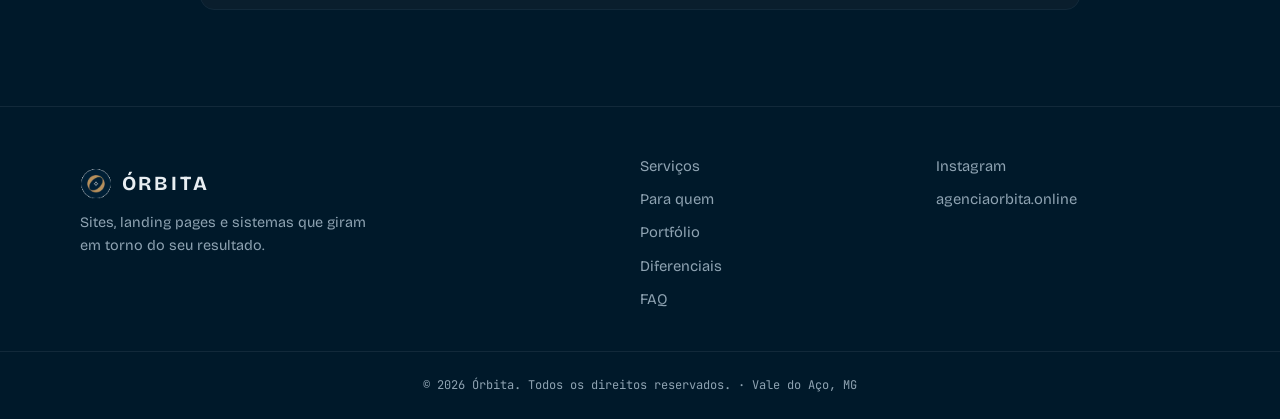
==== commit ce4301e4: "Ajustes de conteúdo e imagens - FAQ: integrações "de acordo com cada pacote" - Serviços: FinanceApp " ====
--- a/precos.html
+++ b/precos.html
@@ -21,7 +21,7 @@
     <div class="container header__inner">
       <a href="index.html" class="header__logo" aria-label="Órbita — voltar ao início">
         <img src="assets/logo-icon.png" alt="" class="logo-icon">
-        <span class="logo-text">ÓRBITA<span class="logo-dot">.</span></span>
+        <span class="logo-text">ÓRBITA</span>
       </a>
       <nav class="nav" id="menu" aria-label="Navegação principal">
         <ul class="nav__list">
@@ -198,7 +198,7 @@
       <div class="footer__brand">
         <p class="footer__brandline">
           <img src="assets/logo-icon.png" alt="" class="logo-icon">
-          <span class="logo-text">ÓRBITA<span class="logo-dot">.</span></span>
+          <span class="logo-text">ÓRBITA</span>
         </p>
         <p>Sites, landing pages e sistemas que giram em torno do seu resultado.</p>
       </div>
